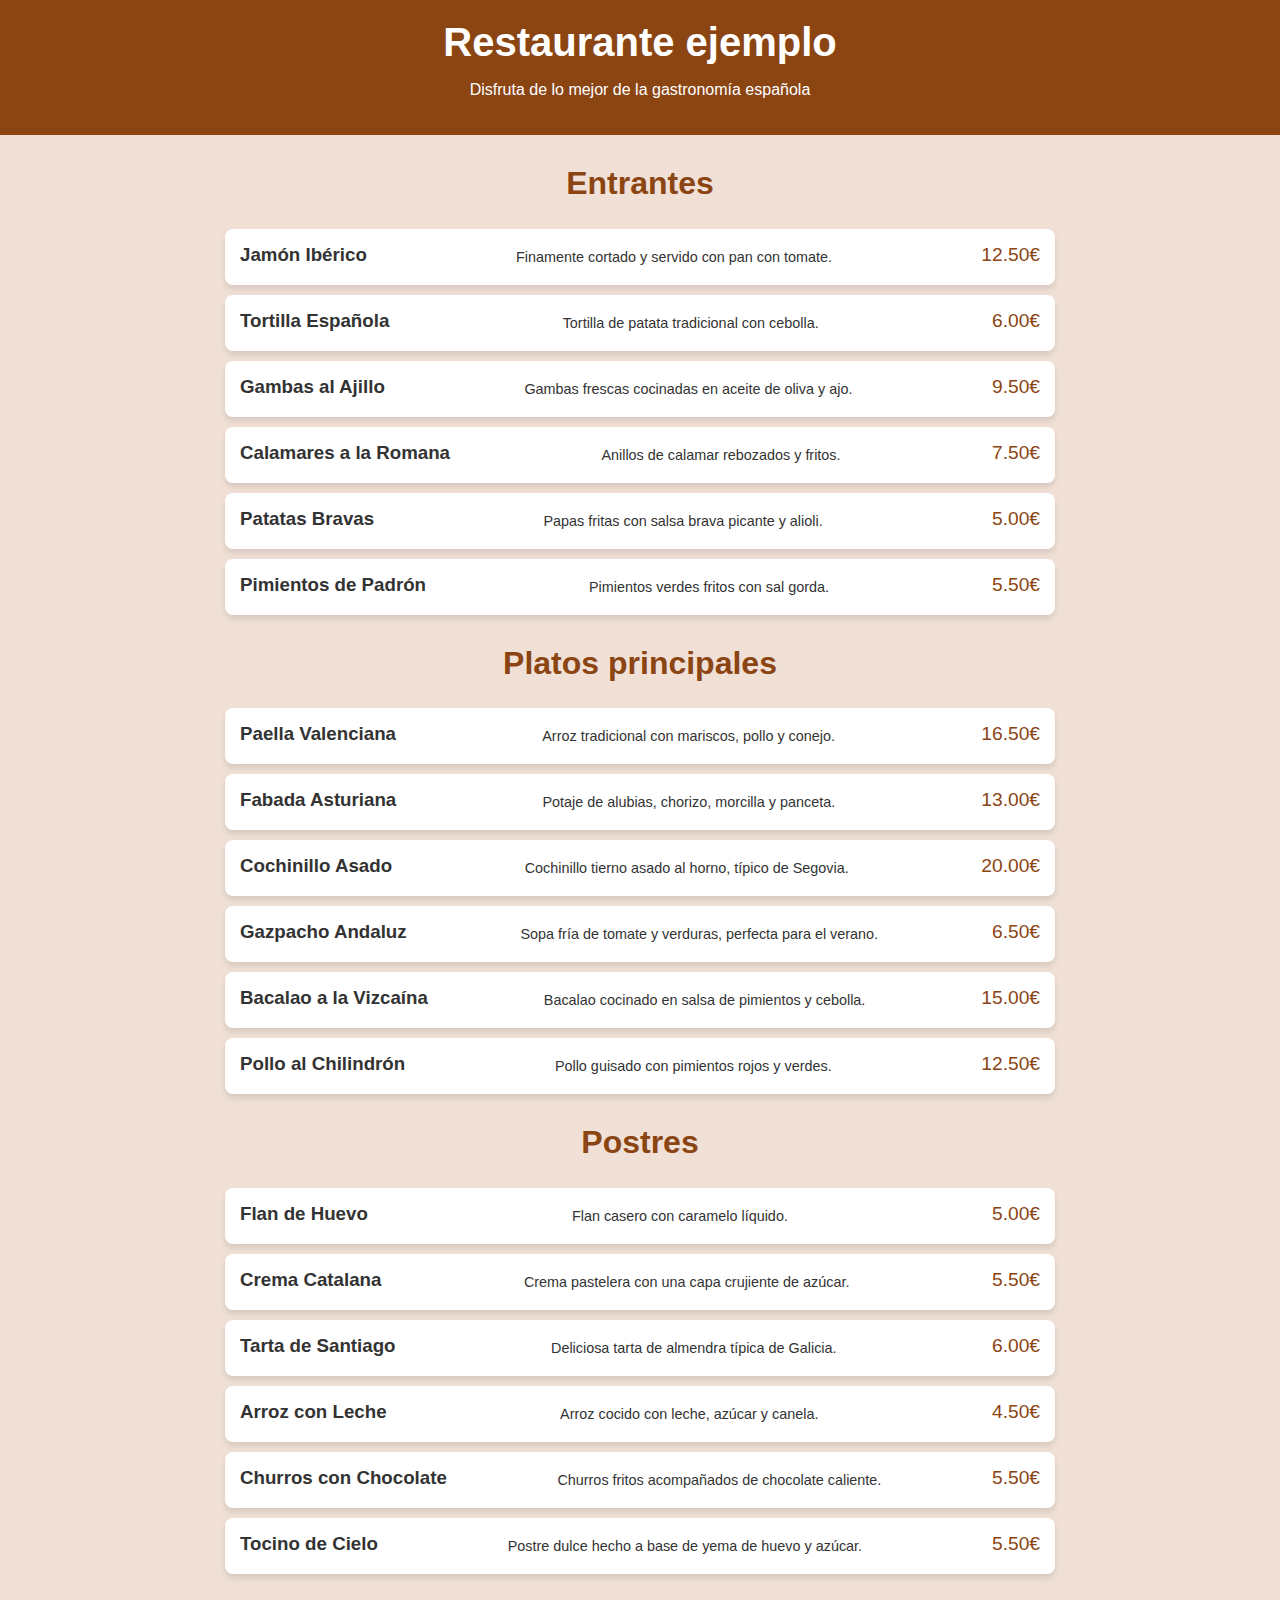
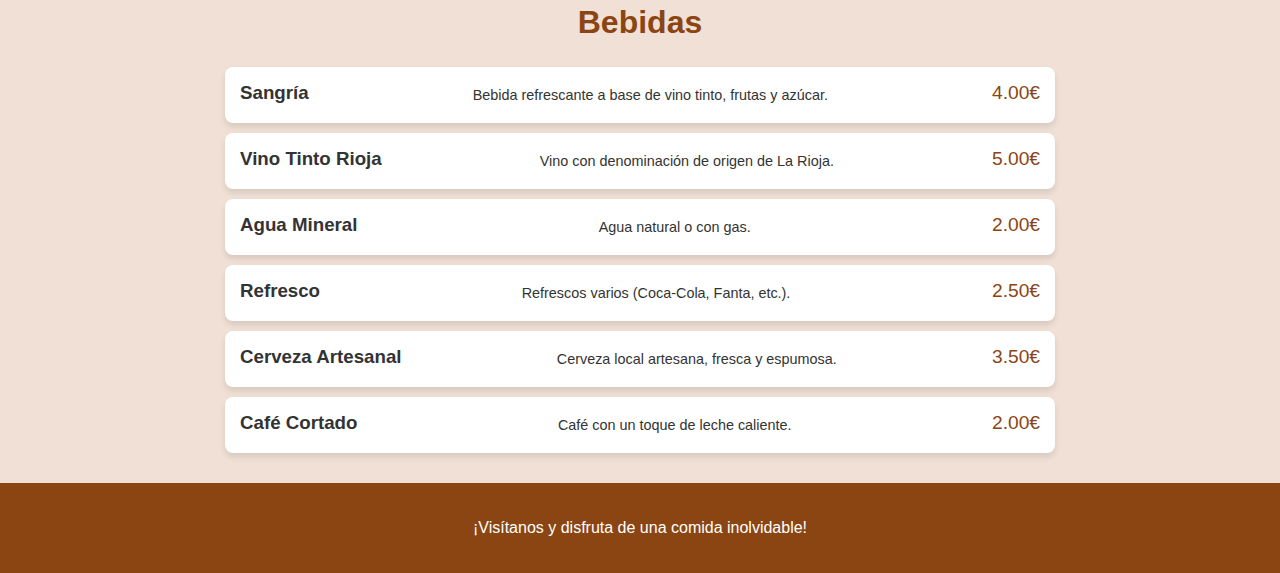
==== Carta/CartaEjemplo.html @ e7c571b2 "Añadir carta" ====
<!DOCTYPE html>
<html lang="es">
<head>
    <meta charset="UTF-8">
    <meta name="viewport" content="width=device-width, initial-scale=1.0">
    <title>Carta del Restaurante</title>
    <link rel="stylesheet" href="/Carta/Styles.css">
</head>
<body>
    <header>
        <h1>Restaurante ejemplo</h1>
        <p>Disfruta de lo mejor de la gastronomía española</p>
    </header>

    <!-- Entrantes -->
    <section class="menu-section">
        <h2>Entrantes</h2>
        <div class="menu-item">
            <h3>Jamón Ibérico</h3>
            <p>Finamente cortado y servido con pan con tomate.</p>
            <span>12.50€</span>
        </div>
        <div class="menu-item">
            <h3>Tortilla Española</h3>
            <p>Tortilla de patata tradicional con cebolla.</p>
            <span>6.00€</span>
        </div>
        <div class="menu-item">
            <h3>Gambas al Ajillo</h3>
            <p>Gambas frescas cocinadas en aceite de oliva y ajo.</p>
            <span>9.50€</span>
        </div>
        <div class="menu-item">
            <h3>Calamares a la Romana</h3>
            <p>Anillos de calamar rebozados y fritos.</p>
            <span>7.50€</span>
        </div>
        <div class="menu-item">
            <h3>Patatas Bravas</h3>
            <p>Papas fritas con salsa brava picante y alioli.</p>
            <span>5.00€</span>
        </div>
        <div class="menu-item">
            <h3>Pimientos de Padrón</h3>
            <p>Pimientos verdes fritos con sal gorda.</p>
            <span>5.50€</span>
        </div>
    </section>

    <!-- Platos principales -->
    <section class="menu-section">
        <h2>Platos principales</h2>
        <div class="menu-item">
            <h3>Paella Valenciana</h3>
            <p>Arroz tradicional con mariscos, pollo y conejo.</p>
            <span>16.50€</span>
        </div>
        <div class="menu-item">
            <h3>Fabada Asturiana</h3>
            <p>Potaje de alubias, chorizo, morcilla y panceta.</p>
            <span>13.00€</span>
        </div>
        <div class="menu-item">
            <h3>Cochinillo Asado</h3>
            <p>Cochinillo tierno asado al horno, típico de Segovia.</p>
            <span>20.00€</span>
        </div>
        <div class="menu-item">
            <h3>Gazpacho Andaluz</h3>
            <p>Sopa fría de tomate y verduras, perfecta para el verano.</p>
            <span>6.50€</span>
        </div>
        <div class="menu-item">
            <h3>Bacalao a la Vizcaína</h3>
            <p>Bacalao cocinado en salsa de pimientos y cebolla.</p>
            <span>15.00€</span>
        </div>
        <div class="menu-item">
            <h3>Pollo al Chilindrón</h3>
            <p>Pollo guisado con pimientos rojos y verdes.</p>
            <span>12.50€</span>
        </div>
    </section>

    <!-- Postres -->
    <section class="menu-section">
        <h2>Postres</h2>
        <div class="menu-item">
            <h3>Flan de Huevo</h3>
            <p>Flan casero con caramelo líquido.</p>
            <span>5.00€</span>
        </div>
        <div class="menu-item">
            <h3>Crema Catalana</h3>
            <p>Crema pastelera con una capa crujiente de azúcar.</p>
            <span>5.50€</span>
        </div>
        <div class="menu-item">
            <h3>Tarta de Santiago</h3>
            <p>Deliciosa tarta de almendra típica de Galicia.</p>
            <span>6.00€</span>
        </div>
        <div class="menu-item">
            <h3>Arroz con Leche</h3>
            <p>Arroz cocido con leche, azúcar y canela.</p>
            <span>4.50€</span>
        </div>
        <div class="menu-item">
            <h3>Churros con Chocolate</h3>
            <p>Churros fritos acompañados de chocolate caliente.</p>
            <span>5.50€</span>
        </div>
        <div class="menu-item">
            <h3>Tocino de Cielo</h3>
            <p>Postre dulce hecho a base de yema de huevo y azúcar.</p>
            <span>5.50€</span>
        </div>
    </section>

    <!-- Bebidas -->
    <section class="menu-section">
        <h2>Bebidas</h2>
        <div class="menu-item">
            <h3>Sangría</h3>
            <p>Bebida refrescante a base de vino tinto, frutas y azúcar.</p>
            <span>4.00€</span>
        </div>
        <div class="menu-item">
            <h3>Vino Tinto Rioja</h3>
            <p>Vino con denominación de origen de La Rioja.</p>
            <span>5.00€</span>
        </div>
        <div class="menu-item">
            <h3>Agua Mineral</h3>
            <p>Agua natural o con gas.</p>
            <span>2.00€</span>
        </div>
        <div class="menu-item">
            <h3>Refresco</h3>
            <p>Refrescos varios (Coca-Cola, Fanta, etc.).</p>
            <span>2.50€</span>
        </div>
        <div class="menu-item">
            <h3>Cerveza Artesanal</h3>
            <p>Cerveza local artesana, fresca y espumosa.</p>
            <span>3.50€</span>
        </div>
        <div class="menu-item">
            <h3>Café Cortado</h3>
            <p>Café con un toque de leche caliente.</p>
            <span>2.00€</span>
        </div>
    </section>

    <footer>
        <p>¡Visítanos y disfruta de una comida inolvidable!</p>
    </footer>
</body>
</html>
---- Carta/Styles.css ----
body {
    font-family: 'Arial', sans-serif;
    margin: 0;
    padding: 0;
    background-color: #f0e0d6; /* Fondo marrón claro */
    color: #333;
}

header {
    text-align: center;
    background-color: #8B4513; /* Color marrón oscuro */
    color: white;
    padding: 20px 0;
}

h1 {
    margin: 0;
    font-size: 2.5em;
}

h2 {
    color: #8B4513;
    text-align: center;
    margin-top: 30px;
    font-size: 2em;
}

.menu-section {
    margin: 20px 0;
}

.menu-item {
    display: flex;
    justify-content: space-between;
    padding: 15px;
    margin: 10px auto;
    background-color: white;
    max-width: 800px;
    border-radius: 8px;
    box-shadow: 0 4px 6px rgba(0, 0, 0, 0.1);
}

.menu-item h3 {
    margin: 0;
}

.menu-item p {
    margin: 5px 0;
    font-size: 0.9em;
}

.menu-item span {
    font-size: 1.2em;
    color: #8B4513;
}

footer {
    text-align: center;
    padding: 20px 0;
    background-color: #8B4513;
    color: white;
    margin-top: 30px;
}
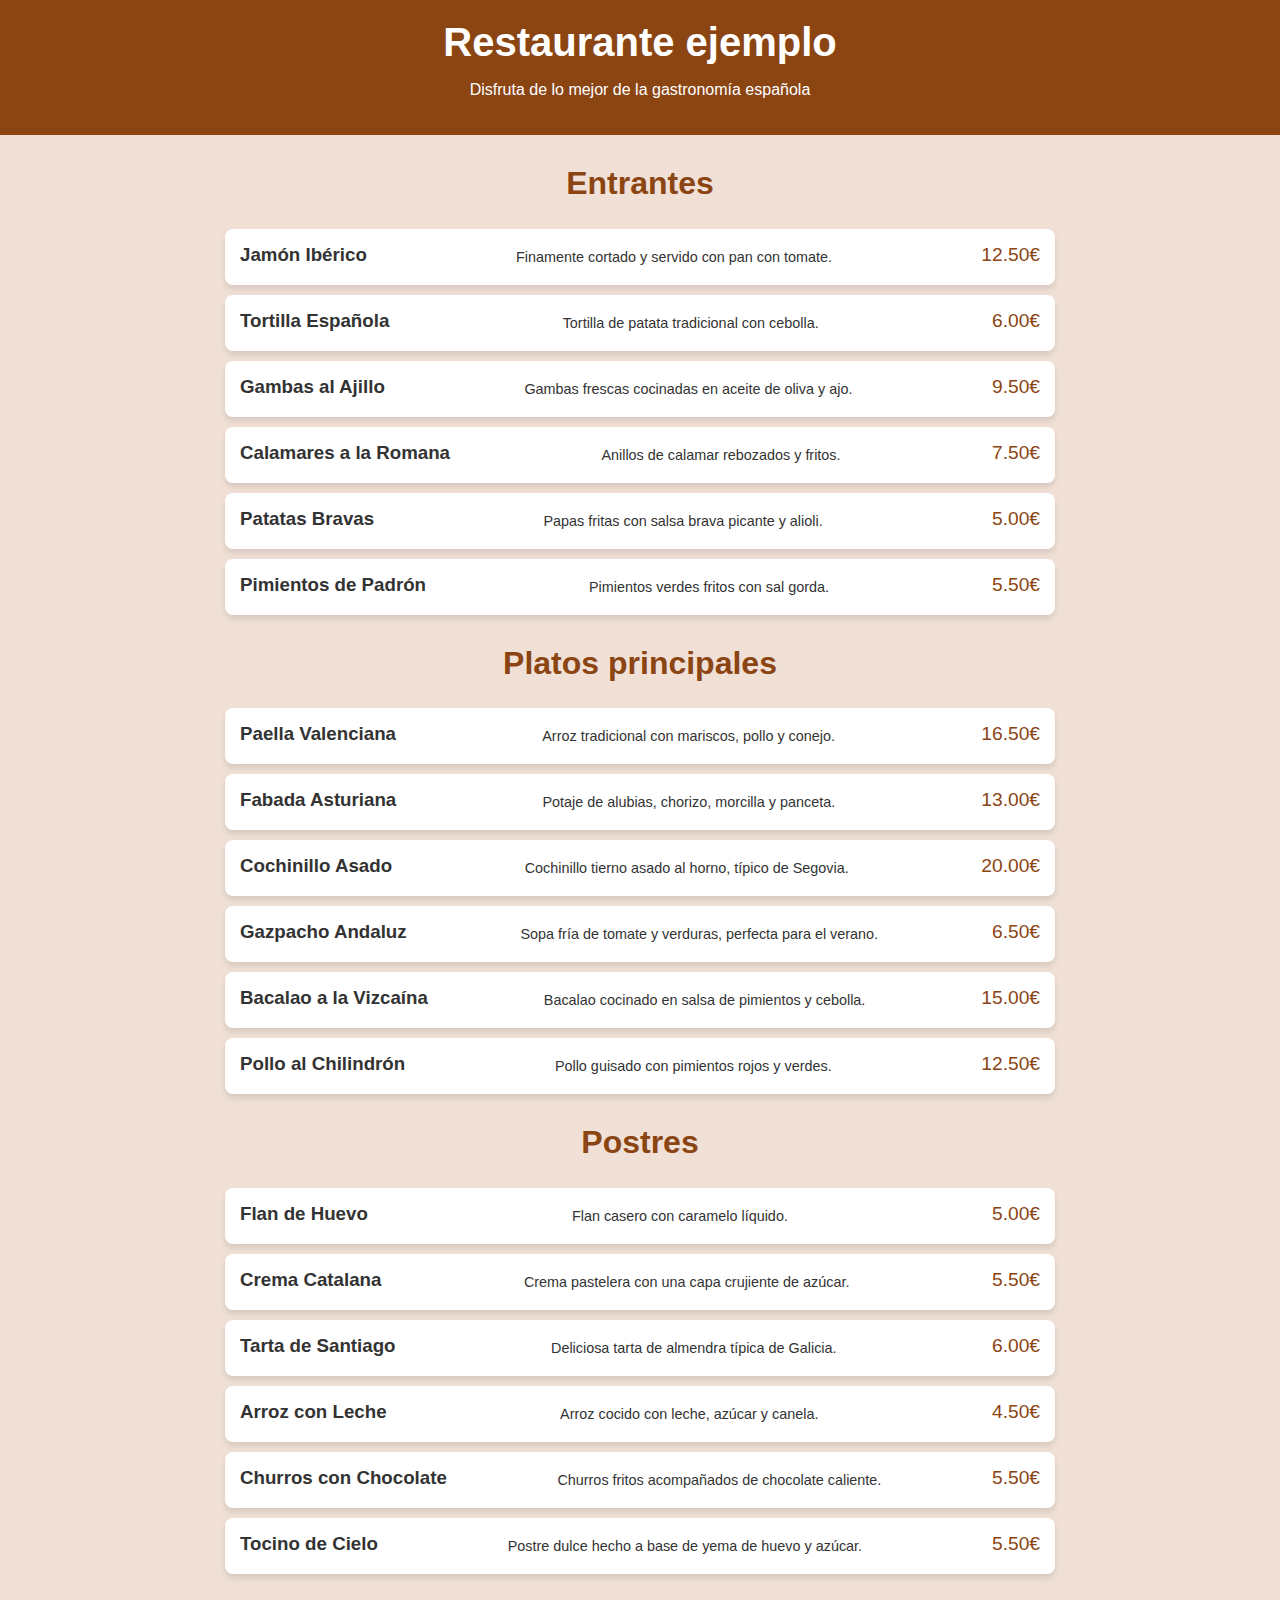
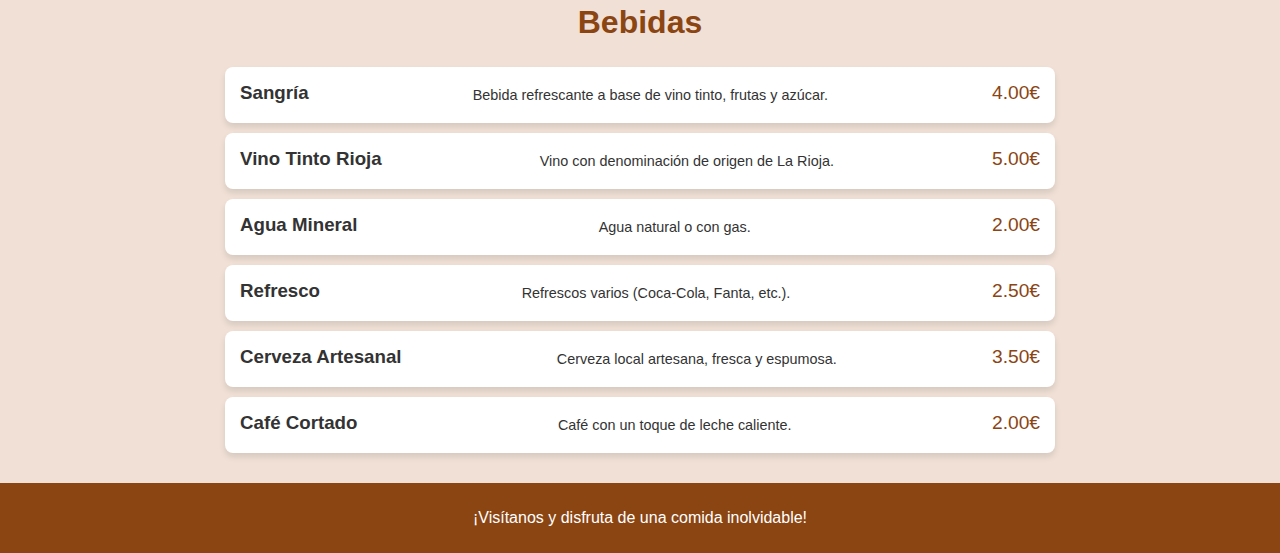
==== commit a007940c: "Carta ejemplo" ====
--- a/Carta/CartaEjemplo.html
+++ b/Carta/CartaEjemplo.html
@@ -4,7 +4,7 @@
     <meta charset="UTF-8">
     <meta name="viewport" content="width=device-width, initial-scale=1.0">
     <title>Carta del Restaurante</title>
-    <link rel="stylesheet" href="/Carta/Styles.css">
+    <link rel="stylesheet" href="Styles.css">
 </head>
 <body>
     <header>
--- a/Carta/Styles.css
+++ b/Carta/Styles.css
@@ -2,13 +2,13 @@
     font-family: 'Arial', sans-serif;
     margin: 0;
     padding: 0;
-    background-color: #f0e0d6; /* Fondo marrón claro */
+    background-color: #f0e0d6; 
     color: #333;
 }
 
 header {
     text-align: center;
-    background-color: #8B4513; /* Color marrón oscuro */
+    background-color: #8B4513;
     color: white;
     padding: 20px 0;
 }
@@ -56,7 +56,7 @@
 
 footer {
     text-align: center;
-    padding: 20px 0;
+    padding: 10px 0;
     background-color: #8B4513;
     color: white;
     margin-top: 30px;
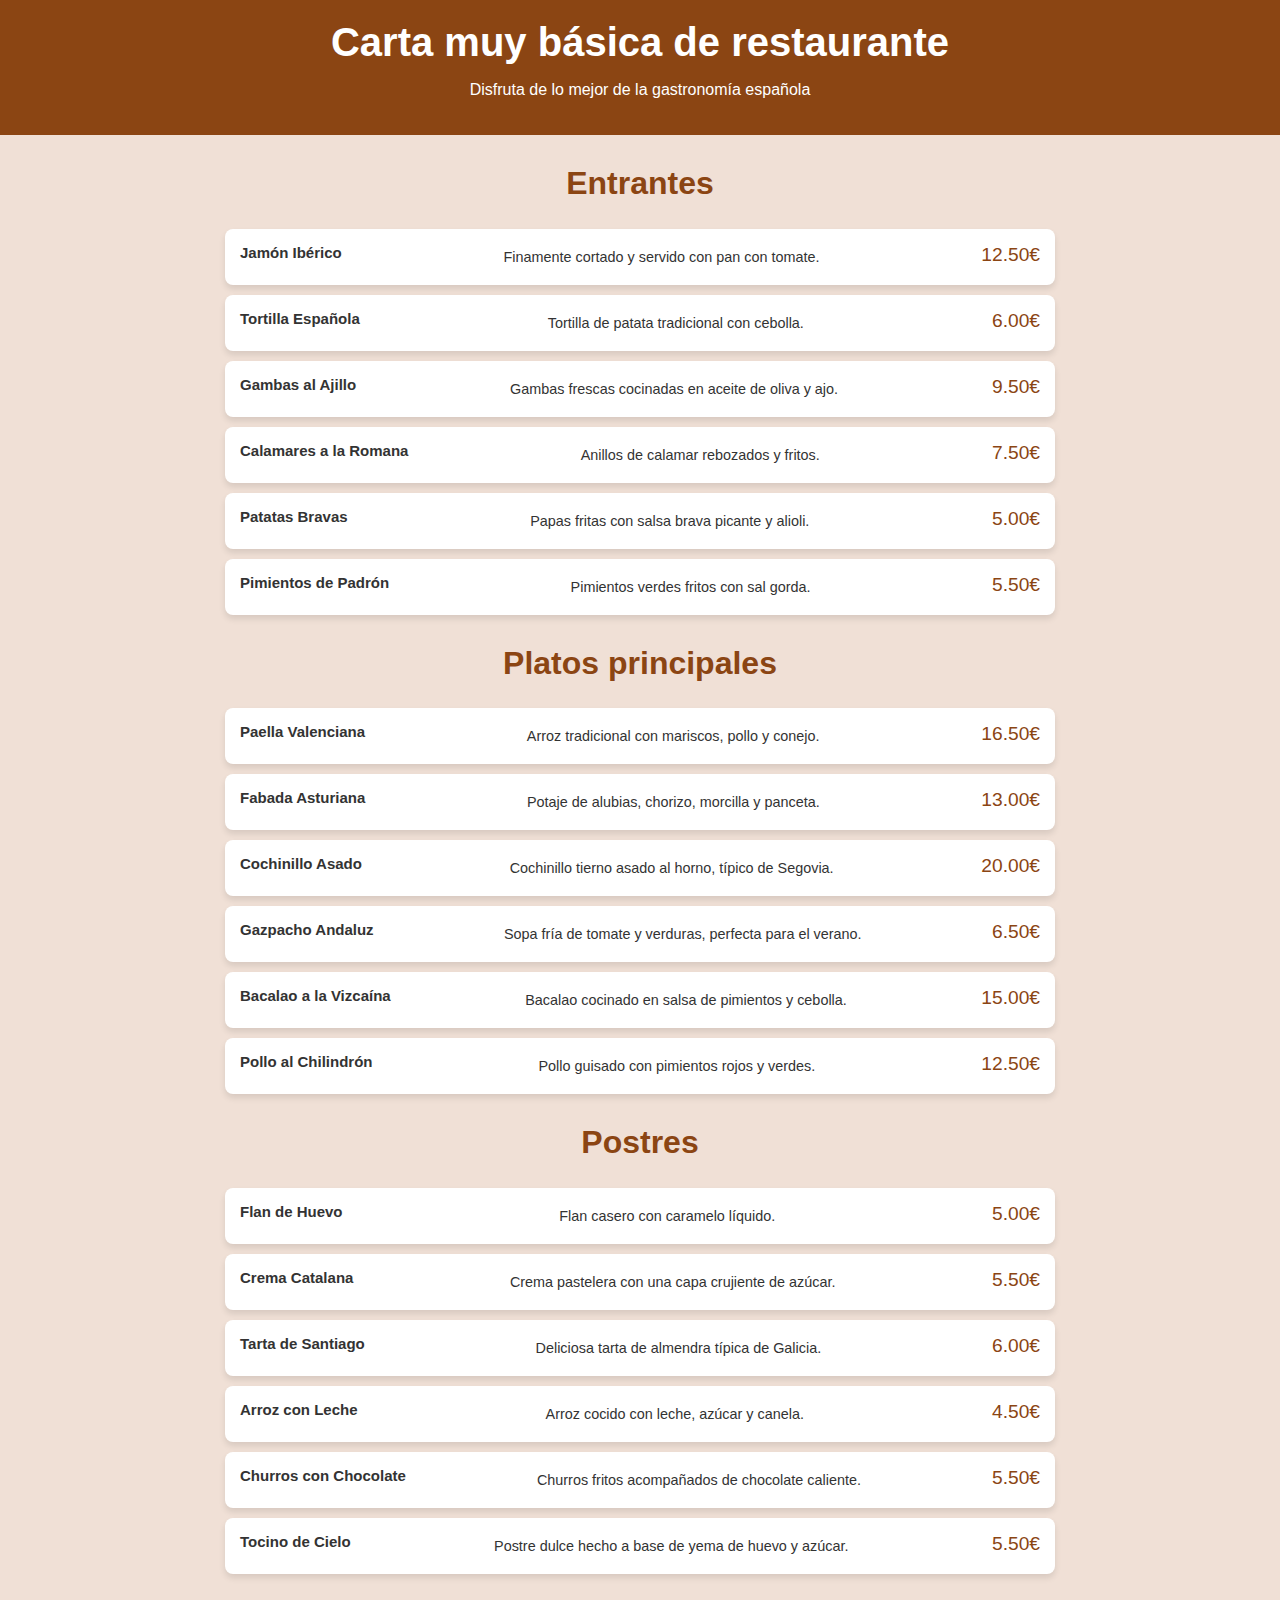
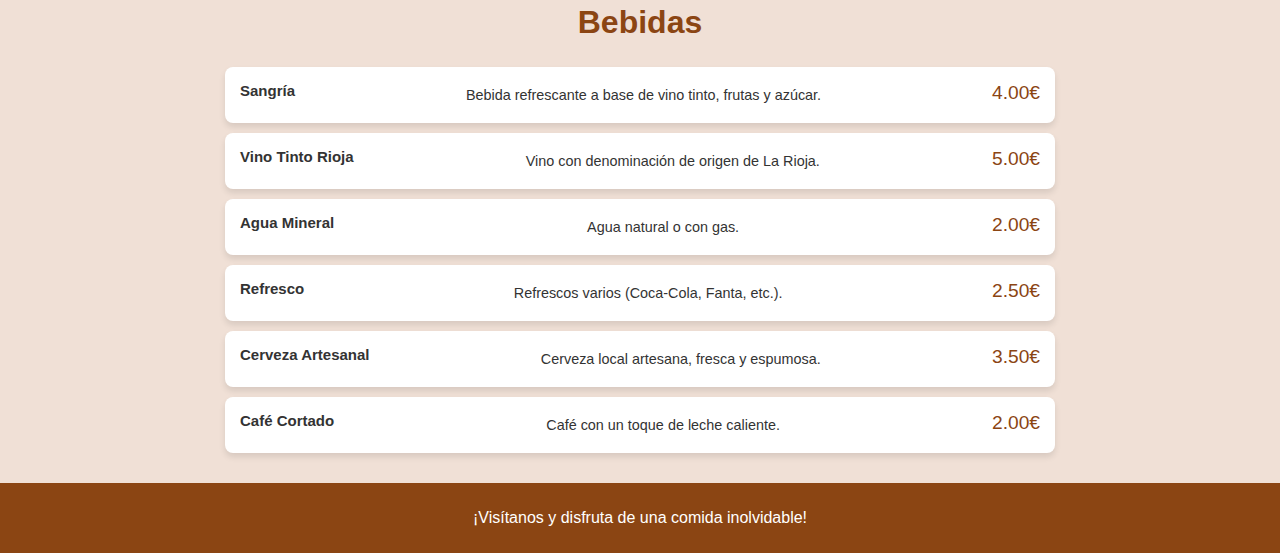
==== commit 5fe7223a: "Menú ofertas" ====
--- a/Carta/CartaEjemplo.html
+++ b/Carta/CartaEjemplo.html
@@ -8,7 +8,7 @@
 </head>
 <body>
     <header>
-        <h1>Restaurante ejemplo</h1>
+        <h1>Carta muy básica de restaurante</h1>
         <p>Disfruta de lo mejor de la gastronomía española</p>
     </header>
 
--- a/Carta/Styles.css
+++ b/Carta/Styles.css
@@ -42,11 +42,14 @@
 
 .menu-item h3 {
     margin: 0;
+    font-size: 15px;
 }
 
 .menu-item p {
     margin: 5px 0;
     font-size: 0.9em;
+    text-align: center;
+    
 }
 
 .menu-item span {
